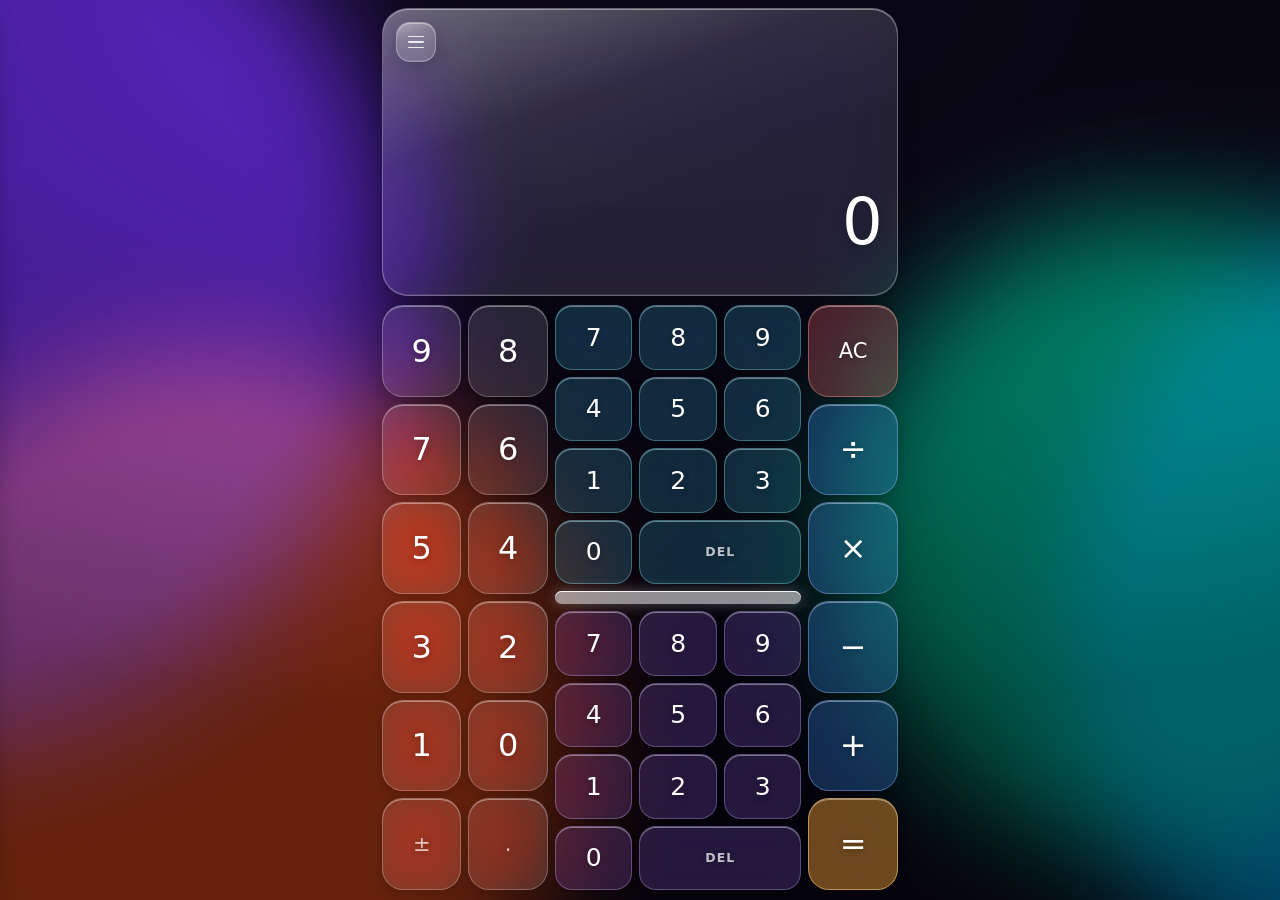
==== calculator/index.html @ 1c5033a9 "Add files via upload" ====
<!DOCTYPE html>
<html lang="en">
<head>
<meta charset="utf-8">
<title>Calculator</title>
<meta name="viewport" content="width=device-width, initial-scale=1, maximum-scale=1, user-scalable=no, viewport-fit=cover">
<meta name="apple-mobile-web-app-capable" content="yes">
<meta name="mobile-web-app-capable" content="yes">
<meta name="apple-mobile-web-app-status-bar-style" content="black-translucent">
<meta name="apple-mobile-web-app-title" content="Calculator">
<meta name="theme-color" content="#0E0A1E">
<link rel="apple-touch-icon" href="icon.png">
<link rel="icon" href="icon.png">
<style>
  :root{
    --ui:system-ui,-apple-system,"SF Pro Display","Segoe UI",Roboto,sans-serif;
    --ink:#FFFFFF;
    --dim:rgba(255,255,255,.58);
    --faint:rgba(255,255,255,.34);
    --gap:7px;
  }
  *{box-sizing:border-box;margin:0;padding:0;-webkit-tap-highlight-color:transparent}
  html,body{height:100%;overflow:hidden}
  body{font-family:var(--ui);color:var(--ink);background:#0E0A1E;-webkit-font-smoothing:antialiased}

  /* ---- living backdrop ---- */
  .field{position:fixed;inset:-25%;z-index:0;filter:blur(58px) saturate(150%)}
  .blob{position:absolute;border-radius:50%;mix-blend-mode:screen}
  .b1{width:74vw;height:74vw;background:#6A3CE0;top:2%;left:-12%;animation:d1 26s ease-in-out infinite}
  .b2{width:66vw;height:66vw;background:#1E9BE0;top:32%;right:-16%;animation:d2 31s ease-in-out infinite}
  .b3{width:58vw;height:58vw;background:#E0603C;bottom:2%;left:8%;animation:d3 24s ease-in-out infinite}
  .b4{width:50vw;height:50vw;background:#17B79A;bottom:20%;right:6%;animation:d1 35s ease-in-out infinite reverse}
  @keyframes d1{0%,100%{transform:translate(0,0) scale(1)}50%{transform:translate(14%,10%) scale(1.16)}}
  @keyframes d2{0%,100%{transform:translate(0,0) scale(1.1)}50%{transform:translate(-16%,-9%) scale(.9)}}
  @keyframes d3{0%,100%{transform:translate(0,0) scale(.95)}50%{transform:translate(11%,-13%) scale(1.2)}}
  .veil{position:fixed;inset:0;z-index:1;pointer-events:none;
        background:radial-gradient(120% 80% at 50% 0%,rgba(0,0,0,.18),rgba(0,0,0,.60))}
  @media (prefers-reduced-motion:reduce){.blob{animation:none}}

  /* ---- glass ---- */
  .glass{position:relative;background:rgba(255,255,255,.11);
    -webkit-backdrop-filter:blur(26px) saturate(190%);backdrop-filter:blur(26px) saturate(190%);
    border:.5px solid rgba(255,255,255,.30);
    box-shadow:inset 0 1px 0 rgba(255,255,255,.42),inset 0 -1px 0 rgba(255,255,255,.10),
               0 6px 22px rgba(0,0,0,.22);
    overflow:hidden}
  .glass::before{content:"";position:absolute;inset:0;pointer-events:none;
    background:linear-gradient(160deg,rgba(255,255,255,.32) 0%,rgba(255,255,255,.05) 34%,transparent 60%)}

  #app{position:relative;z-index:2;height:100%;max-width:540px;margin:0 auto;
       display:flex;flex-direction:column;
       padding:calc(env(safe-area-inset-top) + 8px) 12px calc(env(safe-area-inset-bottom) + 10px)}

  /* ---- display ---- */
  .display{flex:1 1 auto;min-height:0;display:flex;flex-direction:column;justify-content:flex-end;
           padding:16px 16px 15px;border-radius:26px;margin-bottom:9px}
  .expr{font-size:15px;color:var(--dim);text-align:right;min-height:20px;font-variant-numeric:tabular-nums}
  .value{text-align:right;line-height:.95;margin-top:8px;font-size:clamp(42px,14vw,64px);
         font-weight:300;letter-spacing:-.025em;font-variant-numeric:tabular-nums;
         text-shadow:0 1px 14px rgba(0,0,0,.28);word-break:break-word}
  .value.err{font-size:17px;font-weight:500;color:#FFD08A;letter-spacing:0}
  .fr{display:inline-flex;flex-direction:column;align-items:center;font-size:.42em;line-height:1.06;
      vertical-align:.44em;margin-left:.14em;font-weight:500}
  .fr .den{border-top:1.5px solid currentColor;padding-top:1px;margin-top:1px}
  .fr.nlit .top{color:#7FE7F5}
  .fr.dlit .den{color:#C9A8FF}
  .alt{text-align:right;font-size:12px;color:var(--faint);margin-top:11px;min-height:16px;
       font-variant-numeric:tabular-nums}
  .alt b{color:var(--dim);font-weight:500}
  .alt .sep{padding:0 6px;opacity:.45}

  /* ---- hamburger ---- */
  .menu{position:absolute;top:13px;left:13px;width:40px;height:40px;border-radius:14px;
        display:flex;flex-direction:column;align-items:center;justify-content:center;gap:4px;
        cursor:pointer;z-index:3;border:.5px solid rgba(255,255,255,.28)}
  .menu i{display:block;width:16px;height:1.6px;border-radius:1px;background:rgba(255,255,255,.85)}
  .menu:active{transform:scale(.92)}
  .dot{position:absolute;top:9px;right:9px;width:6px;height:6px;border-radius:50%;background:#FFC15E;
       box-shadow:0 0 7px rgba(255,193,94,.9);opacity:0;transition:opacity .2s}
  .dot.on{opacity:1}

  /* ---- keypad ---- */
  .pad{flex:0 0 auto;height:clamp(420px,65vh,610px);display:grid;
       grid-template-columns:1.85fr 2.75fr 1fr;gap:var(--gap)}
  .zone{display:grid;gap:var(--gap);min-height:0}
  .zone.whole{grid-template-columns:1fr 1fr;grid-template-rows:repeat(6,1fr)}
  .zone.ops{grid-template-rows:repeat(6,1fr)}
  .frac{display:flex;flex-direction:column;gap:var(--gap);min-height:0}
  .subpad{flex:1 1 0;display:grid;grid-template-columns:repeat(3,1fr);grid-template-rows:repeat(4,1fr);
          gap:var(--gap);min-height:0}
  .subpad .wide{grid-column:span 2}

  .bar{flex:0 0 auto;height:13px;border-radius:6.5px;background:rgba(255,255,255,.55);position:relative;
       box-shadow:0 0 14px rgba(255,255,255,.28),inset 0 1px 0 rgba(255,255,255,.9)}

  button{font-family:var(--ui);font-weight:300;color:var(--ink);
         border-radius:21px;border:.5px solid rgba(255,255,255,.26);
         background:rgba(255,255,255,.13);
         -webkit-backdrop-filter:blur(18px) saturate(180%);backdrop-filter:blur(18px) saturate(180%);
         box-shadow:inset 0 1px 0 rgba(255,255,255,.40),0 3px 12px rgba(0,0,0,.18);
         display:flex;align-items:center;justify-content:center;
         cursor:pointer;touch-action:manipulation;user-select:none;min-width:0;min-height:0;
         text-shadow:0 1px 6px rgba(0,0,0,.3);
         transition:transform .08s ease,filter .08s ease}
  button:active{transform:scale(.94);filter:brightness(1.45)}
  button:focus-visible{outline:2px solid #FFC15E;outline-offset:2px}

  .zone.whole button{font-size:clamp(24px,6.6vw,32px)}
  .subpad button{font-size:clamp(19px,5.2vw,25px);border-radius:17px}
  .zone.ops button{font-size:clamp(24px,6.6vw,32px);font-weight:400}

  .num button{background:rgba(64,208,232,.19);border-color:rgba(140,240,255,.34)}
  .den button{background:rgba(168,120,255,.19);border-color:rgba(206,176,255,.34)}
  .zone.ops button{background:rgba(72,146,255,.26);border-color:rgba(150,196,255,.40)}
  .zone.ops button.clear{background:rgba(255,92,92,.28);border-color:rgba(255,160,160,.42);
                         font-size:21px;font-weight:500}
  .zone.ops button.eq{background:rgba(255,166,48,.42);border-color:rgba(255,206,140,.55);font-weight:500}
  .subpad button.del{font-size:12.5px;letter-spacing:.09em;text-transform:uppercase;font-weight:600;
                     color:rgba(255,255,255,.72)}
  .zone.whole button.sym{font-size:21px;color:rgba(255,255,255,.72)}

  /* ---- history panel ---- */
  .scrim{position:fixed;inset:0;z-index:8;background:rgba(6,3,16,.5);opacity:0;pointer-events:none;
         transition:opacity .26s;-webkit-backdrop-filter:blur(2px);backdrop-filter:blur(2px)}
  .scrim.on{opacity:1;pointer-events:auto}
  .panel{position:fixed;top:0;bottom:0;left:0;z-index:9;width:min(350px,87vw);
         border-radius:0 26px 26px 0;border-left:none;
         display:flex;flex-direction:column;
         transform:translateX(-101%);transition:transform .3s cubic-bezier(.3,.9,.25,1)}
  .panel.on{transform:translateX(0)}
  @media (prefers-reduced-motion:reduce){.panel{transition:none}.scrim{transition:none}}
  .phead{flex:0 0 auto;display:flex;align-items:center;gap:7px;
         padding:calc(env(safe-area-inset-top) + 16px) 15px 13px;
         border-bottom:.5px solid rgba(255,255,255,.16)}
  .ptitle{flex:1;font-size:19px;font-weight:600;letter-spacing:-.01em}
  .pill{flex:0 0 auto;height:32px;padding:0 14px;border-radius:16px;font-size:12.5px;font-weight:600;
        letter-spacing:.02em;background:rgba(255,255,255,.16);border:.5px solid rgba(255,255,255,.3)}
  .pill.danger{background:rgba(255,92,92,.26);border-color:rgba(255,160,160,.4)}
  .rows{flex:1 1 auto;overflow-y:auto;-webkit-overflow-scrolling:touch;
        padding:10px 12px calc(env(safe-area-inset-bottom) + 16px)}
  .row{width:100%;display:block;text-align:right;padding:12px 14px;margin-bottom:8px;
       border-radius:17px;background:rgba(255,255,255,.09);border:.5px solid rgba(255,255,255,.17);
       box-shadow:none;font-weight:300}
  .row:active{transform:scale(.98);filter:brightness(1.3)}
  .rexpr{font-size:12.5px;color:var(--faint);font-variant-numeric:tabular-nums;margin-bottom:3px}
  .rres{font-size:27px;line-height:1.05;font-variant-numeric:tabular-nums}
  .rres .fr{font-size:.44em;vertical-align:.42em}
  .empty{padding:40px 22px;text-align:center;font-size:13px;color:var(--faint);line-height:1.55}

  .toast{position:fixed;left:50%;bottom:calc(env(safe-area-inset-bottom) + 26px);z-index:20;
         transform:translate(-50%,14px);opacity:0;pointer-events:none;
         padding:11px 20px;border-radius:20px;font-size:13px;font-weight:500;
         background:rgba(20,14,42,.82);border:.5px solid rgba(255,255,255,.26);
         -webkit-backdrop-filter:blur(20px);backdrop-filter:blur(20px);
         transition:opacity .22s,transform .22s}
  .toast.on{opacity:1;transform:translate(-50%,0)}

  /* ---- theme picker ---- */
  .ptheme{flex:0 0 auto;padding:12px 15px 4px}
  .plabel{font-size:11px;font-weight:600;letter-spacing:.08em;text-transform:uppercase;
          color:var(--faint);margin-bottom:8px}
  .seg{display:grid;grid-template-columns:repeat(3,1fr);gap:6px}
  .seg button{height:36px;border-radius:13px;font-size:13px;font-weight:600;letter-spacing:.01em;
              background:rgba(255,255,255,.09);border:.5px solid rgba(255,255,255,.18);
              box-shadow:none;text-shadow:none;backdrop-filter:none;-webkit-backdrop-filter:none}
  .seg button.sel{background:rgba(255,255,255,.24);border-color:rgba(255,255,255,.5)}

  /* ============ NIGHT (OLED blackout) ============ */
  body[data-theme="night"]{background:#000}
  body[data-theme="night"] .field,
  body[data-theme="night"] .veil{display:none}
  body[data-theme="night"] .glass{background:rgba(255,255,255,.05);
    border-color:rgba(255,255,255,.13);
    box-shadow:inset 0 1px 0 rgba(255,255,255,.08),0 6px 22px rgba(0,0,0,.55)}
  body[data-theme="night"] .glass::before{background:none}
  body[data-theme="night"] .value{text-shadow:none}
  body[data-theme="night"] .pad button{background:#151517;border-color:rgba(255,255,255,.10);
    box-shadow:inset 0 1px 0 rgba(255,255,255,.06);text-shadow:none;
    backdrop-filter:none;-webkit-backdrop-filter:none}
  body[data-theme="night"] .zone.ops button{background:rgba(10,90,255,.24);
    border-color:rgba(80,140,255,.45);color:#8FB8FF}
  body[data-theme="night"] .zone.ops button.clear{background:rgba(255,45,45,.20);
    border-color:rgba(255,110,110,.45);color:#FF8080}
  body[data-theme="night"] .zone.ops button.eq{background:#FFD60A;border-color:#FFD60A;color:#000}
  body[data-theme="night"] .bar{background:rgba(255,255,255,.32);box-shadow:none}
  body[data-theme="night"] .toast{background:rgba(18,18,20,.95)}
  body[data-theme="night"] .seg button.sel{background:rgba(255,214,10,.18);
    border-color:rgba(255,214,10,.6);color:#FFD60A}

  /* ============ DAY (light) ============ */
  body[data-theme="day"]{background:#F2F2F7;
    --ink:#101014;--dim:rgba(0,0,0,.52);--faint:rgba(0,0,0,.34)}
  body[data-theme="day"] .field,
  body[data-theme="day"] .veil{display:none}
  body[data-theme="day"] .glass{background:rgba(255,255,255,.82);
    border-color:rgba(0,0,0,.09);
    box-shadow:inset 0 1px 0 rgba(255,255,255,.9),0 6px 22px rgba(0,0,0,.10)}
  body[data-theme="day"] .glass::before{background:none}
  body[data-theme="day"] .value{text-shadow:none}
  body[data-theme="day"] .value.err{color:#B45309}
  body[data-theme="day"] .menu i{background:rgba(0,0,0,.7)}
  body[data-theme="day"] .menu{border-color:rgba(0,0,0,.14)}
  body[data-theme="day"] .fr.nlit .top{color:#0E7C9E}
  body[data-theme="day"] .fr.dlit .den{color:#7C3AED}
  body[data-theme="day"] .pad button{background:#FFFFFF;border-color:rgba(0,0,0,.10);
    box-shadow:0 1px 4px rgba(0,0,0,.08);text-shadow:none;
    backdrop-filter:none;-webkit-backdrop-filter:none}
  body[data-theme="day"] .subpad button.del,
  body[data-theme="day"] .zone.whole button.sym{color:rgba(0,0,0,.55)}
  body[data-theme="day"] .zone.ops button{background:#E4EDFF;
    border-color:rgba(10,87,208,.28);color:#0A57D0}
  body[data-theme="day"] .zone.ops button.clear{background:#FFE4E4;
    border-color:rgba(208,42,42,.3);color:#D02A2A}
  body[data-theme="day"] .zone.ops button.eq{background:#FFD60A;border-color:#EBC400;color:#101014}
  body[data-theme="day"] .bar{background:rgba(0,0,0,.38);box-shadow:none}
  body[data-theme="day"] .scrim{background:rgba(0,0,0,.28)}
  body[data-theme="day"] .row{background:rgba(0,0,0,.045);border-color:rgba(0,0,0,.10)}
  body[data-theme="day"] .pill{background:rgba(0,0,0,.06);border-color:rgba(0,0,0,.14)}
  body[data-theme="day"] .pill.danger{background:#FFE4E4;border-color:rgba(208,42,42,.3);color:#D02A2A}
  body[data-theme="day"] .phead{border-bottom-color:rgba(0,0,0,.12)}
  body[data-theme="day"] .toast{background:rgba(255,255,255,.95);color:#101014;border-color:rgba(0,0,0,.12)}
  body[data-theme="day"] .seg button{background:rgba(0,0,0,.05);border-color:rgba(0,0,0,.12)}
  body[data-theme="day"] .seg button.sel{background:#FFD60A;border-color:#EBC400;color:#101014}
</style>
</head>
<body>
<script>
try{
  var t=localStorage.getItem("calculator.theme");
  if(t==="day"||t==="night") document.body.dataset.theme=t;
}catch(e){}
</script>

<div class="field">
  <div class="blob b1"></div><div class="blob b2"></div>
  <div class="blob b3"></div><div class="blob b4"></div>
</div>
<div class="veil"></div>

<div class="scrim" id="scrim"></div>

<aside class="panel glass" id="panel" aria-label="History">
  <div class="phead">
    <div class="ptitle">History</div>
    <button class="pill" id="copyBtn">Copy</button>
    <button class="pill danger" id="wipeBtn">Clear</button>
  </div>
  <div class="ptheme">
    <div class="plabel">Theme</div>
    <div class="seg" id="themeSeg" role="group" aria-label="Theme">
      <button data-t="day">Day</button>
      <button data-t="night">Night</button>
      <button data-t="aurora">Aurora</button>
    </div>
  </div>
  <div class="rows" id="rows"></div>
</aside>

<div id="app">

  <div class="display glass">
    <button class="menu glass" id="menuBtn" aria-label="History" aria-expanded="false">
      <i></i><i></i><i></i><span class="dot" id="dot"></span>
    </button>
    <div class="expr" id="expr"></div>
    <div class="value" id="value">0</div>
    <div class="alt" id="alt"></div>
  </div>

  <div class="pad">

    <div class="zone whole" aria-label="Whole number">
      <button data-k="w9">9</button><button data-k="w8">8</button>
      <button data-k="w7">7</button><button data-k="w6">6</button>
      <button data-k="w5">5</button><button data-k="w4">4</button>
      <button data-k="w3">3</button><button data-k="w2">2</button>
      <button data-k="w1">1</button><button data-k="w0">0</button>
      <button class="sym" data-k="neg" aria-label="Positive or negative">&plusmn;</button>
      <button class="sym" data-k="wdot" aria-label="Decimal point">.</button>
    </div>

    <div class="frac">
      <div class="subpad num" aria-label="Numerator">
        <button data-k="n7">7</button><button data-k="n8">8</button><button data-k="n9">9</button>
        <button data-k="n4">4</button><button data-k="n5">5</button><button data-k="n6">6</button>
        <button data-k="n1">1</button><button data-k="n2">2</button><button data-k="n3">3</button>
        <button data-k="n0">0</button><button class="wide del" data-k="ndel">del</button>
      </div>

      <div class="bar"></div>

      <div class="subpad den" aria-label="Denominator">
        <button data-k="d7">7</button><button data-k="d8">8</button><button data-k="d9">9</button>
        <button data-k="d4">4</button><button data-k="d5">5</button><button data-k="d6">6</button>
        <button data-k="d1">1</button><button data-k="d2">2</button><button data-k="d3">3</button>
        <button data-k="d0">0</button><button class="wide del" data-k="ddel">del</button>
      </div>
    </div>

    <div class="zone ops">
      <button class="clear" data-k="clear" id="clearKey">AC</button>
      <button data-k="&divide;">&divide;</button>
      <button data-k="&times;">&times;</button>
      <button data-k="&minus;">&minus;</button>
      <button data-k="+">+</button>
      <button class="eq" data-k="=">=</button>
    </div>

  </div>
</div>

<div class="toast" id="toast"></div>

<script>
(function(){
  "use strict";

  /* ================= exact rational arithmetic ================= */
  function gcd(a,b){a=Math.abs(a);b=Math.abs(b);while(b){var t=b;b=a%b;a=t;}return a;}
  function F(n,d){ if(!d) return null; if(d<0){n=-n;d=-d;} var g=gcd(n,d)||1; return {n:n/g,d:d/g}; }
  function add(a,b){return F(a.n*b.d+b.n*a.d,a.d*b.d);}
  function sub(a,b){return F(a.n*b.d-b.n*a.d,a.d*b.d);}
  function mul(a,b){return F(a.n*b.n,a.d*b.d);}
  function dvd(a,b){return b.n===0?null:F(a.n*b.d,a.d*b.n);}
  function apply(o,a,b){return o==="+"?add(a,b):o==="\u2212"?sub(a,b):o==="\u00d7"?mul(a,b):dvd(a,b);}
  function isPow2(d){return (d&(d-1))===0;}

  /* ================= state ================= */
  var cur={w:"",n:"",d:"",neg:false};
  var acc=null, pend=null, justEq=false, err=null;
  var parts=[];
  var hist=[];

  /* history is stored on this device only, under this web address */
  try{
    var raw=localStorage.getItem("calculator.hist");
    if(raw) hist=JSON.parse(raw)||[];
  }catch(e){ hist=[]; }
  function save(){ try{ localStorage.setItem("calculator.hist",JSON.stringify(hist)); }catch(e){} }

  var exprEl=document.getElementById("expr"),
      valEl=document.getElementById("value"),
      altEl=document.getElementById("alt"),
      clearKey=document.getElementById("clearKey"),
      rowsEl=document.getElementById("rows"),
      panel=document.getElementById("panel"),
      scrim=document.getElementById("scrim"),
      menuBtn=document.getElementById("menuBtn"),
      dot=document.getElementById("dot"),
      toastEl=document.getElementById("toast");

  function blank(){return cur.w===""&&cur.n===""&&cur.d===""&&!cur.neg;}
  function reset(){cur={w:"",n:"",d:"",neg:false};}

  function curFrac(){
    var n=cur.n===""?0:parseInt(cur.n,10);
    var d=cur.d===""?1:parseInt(cur.d,10);
    if(d===0) return null;
    var wf;
    if(cur.w.indexOf(".")>-1){
      var f2=cur.w.split(".")[1]||"", p=Math.pow(10,f2.length);
      wf=F(Math.round(parseFloat(cur.w)*p),p);
    } else wf=F(cur.w===""?0:parseInt(cur.w,10),1);
    var f=add(wf,F(n,d));
    if(cur.neg) f={n:-f.n,d:f.d};
    return f;
  }

  /* ================= formatting ================= */
  function frGlyph(n,d,cls){
    return '<span class="fr '+(cls||"")+'"><span class="top">'+n+'</span><span class="den">'+d+'</span></span>';
  }
  function mixedHTML(f){
    var s=f.n<0?"\u2212":"", n=Math.abs(f.n), w=Math.floor(n/f.d), r=n-w*f.d;
    if(r===0) return s+w;
    if(w===0) return s+frGlyph(r,f.d);
    return s+w+frGlyph(r,f.d);
  }
  function mixedText(f){
    var s=f.n<0?"\u2212":"", n=Math.abs(f.n), w=Math.floor(n/f.d), r=n-w*f.d;
    if(r===0) return s+w;
    if(w===0) return s+r+"/"+f.d;
    return s+w+" "+r+"/"+f.d;
  }
  function entryHTML(){
    var out=cur.neg?"\u2212":"";
    if(cur.w!=="") out+=cur.w;
    if(cur.n!==""||cur.d!==""){
      out+=frGlyph(cur.n===""?"\u00b7":cur.n, cur.d===""?"\u00b7":cur.d,
                   (cur.n===""?"":"nlit")+" "+(cur.d===""?"":"dlit"));
    }
    return out===""?"0":out;
  }

  /* ================= toast ================= */
  var toastT;
  function toast(msg){
    toastEl.textContent=msg; toastEl.classList.add("on");
    clearTimeout(toastT); toastT=setTimeout(function(){toastEl.classList.remove("on");},1900);
  }

  /* ================= history ================= */
  function pushHist(expr,res){
    hist.unshift({expr:expr,res:res});
    if(hist.length>200) hist.pop();
    save(); paintHist();
    if(!panel.classList.contains("on")) dot.classList.add("on");
  }

  function paintHist(){
    if(!hist.length){
      rowsEl.innerHTML='<div class="empty">Nothing yet.<br>Results land here when you press&nbsp;=</div>';
      return;
    }
    var html="";
    for(var i=0;i<hist.length;i++){
      html+='<button class="row" data-i="'+i+'">'+
              '<div class="rexpr">'+hist[i].expr+'</div>'+
              '<div class="rres">'+mixedHTML(hist[i].res)+'</div>'+
            '</button>';
    }
    rowsEl.innerHTML=html;
  }

  function histText(){
    var lines=["Fraction calculations",""];
    for(var i=hist.length-1;i>=0;i--) lines.push(hist[i].expr+" = "+mixedText(hist[i].res));
    return lines.join("\n");
  }

  function legacyCopy(text){
    var ta=document.createElement("textarea");
    ta.value=text; ta.setAttribute("readonly","");
    ta.style.cssText="position:fixed;top:0;left:0;opacity:0;";
    document.body.appendChild(ta);
    ta.select(); ta.setSelectionRange(0,text.length);
    var ok=false;
    try{ ok=document.execCommand("copy"); }catch(e){ ok=false; }
    document.body.removeChild(ta);
    return ok;
  }

  function copyHist(){
    if(!hist.length){ toast("Nothing to copy yet"); return; }
    var text=histText(), n=hist.length;
    if(navigator.clipboard && window.isSecureContext){
      navigator.clipboard.writeText(text).then(
        function(){ toast("Copied \u2014 "+n+" calculations"); },
        function(){ toast(legacyCopy(text)?"Copied \u2014 "+n+" calculations":"Couldn't reach the clipboard"); });
    } else {
      toast(legacyCopy(text)?"Copied \u2014 "+n+" calculations":"Couldn't reach the clipboard");
    }
  }

  function openPanel(){ panel.classList.add("on"); scrim.classList.add("on");
                        menuBtn.setAttribute("aria-expanded","true"); dot.classList.remove("on"); }
  function closePanel(){ panel.classList.remove("on"); scrim.classList.remove("on");
                         menuBtn.setAttribute("aria-expanded","false"); }

  menuBtn.addEventListener("click",function(){
    panel.classList.contains("on")?closePanel():openPanel();
  });
  scrim.addEventListener("click",closePanel);
  document.getElementById("copyBtn").addEventListener("click",copyHist);
  document.getElementById("wipeBtn").addEventListener("click",function(){
    if(!hist.length){ toast("History is already empty"); return; }
    hist=[]; save(); paintHist(); toast("History cleared");
  });
  rowsEl.addEventListener("click",function(e){
    var row=e.target.closest?e.target.closest(".row"):null;
    if(!row) return;
    var h=hist[+row.dataset.i];
    acc=h.res; pend=null; parts=[]; reset(); justEq=true; err=null;
    closePanel(); render();
  });
  document.addEventListener("keydown",function(e){ if(e.key==="Escape") closePanel(); });

  /* ================= themes ================= */
  var themeSeg=document.getElementById("themeSeg");
  var themeMeta=document.querySelector('meta[name="theme-color"]');
  var THEME_BG={day:"#F2F2F7",night:"#000000",aurora:"#0E0A1E"};

  function setTheme(t){
    if(t==="aurora") delete document.body.dataset.theme;
    else document.body.dataset.theme=t;
    if(themeMeta) themeMeta.setAttribute("content",THEME_BG[t]||THEME_BG.aurora);
    themeSeg.querySelectorAll("button").forEach(function(b){
      b.classList.toggle("sel",b.dataset.t===t);
    });
    try{ localStorage.setItem("calculator.theme",t); }catch(e){}
  }
  themeSeg.addEventListener("click",function(e){
    var b=e.target.closest?e.target.closest("button"):null;
    if(b) setTheme(b.dataset.t);
  });
  setTheme(document.body.dataset.theme||"aurora");

  /* ================= render ================= */
  function render(){
    clearKey.textContent=(blank()&&acc===null)?"AC":"C";

    if(err){
      exprEl.textContent="";
      valEl.className="value err"; valEl.textContent=err;
      altEl.innerHTML=""; return;
    }

    exprEl.textContent=parts.join(" ");

    var live;
    if(!blank()){ live=curFrac(); valEl.innerHTML=entryHTML(); }
    else { live=acc; valEl.innerHTML = acc!==null ? mixedHTML(acc) : "0"; }
    valEl.className="value";

    if(!live){ altEl.innerHTML=""; return; }
    var dec=live.n/live.d;
    var bits=['<b>'+live.n+"/"+live.d+'</b>',
              dec.toFixed(4).replace(/0+$/,"").replace(/\.$/,"")];
    if(!isPow2(live.d)||live.d>64){
      bits.push('\u2248 '+mixedText(F(Math.round(dec*16),16))+' to 1/16');
    }
    altEl.innerHTML=bits.join('<span class="sep">\u00b7</span>');
  }

  /* ================= input ================= */
  function press(k){
    if(err && k!=="clear") err=null;

    if(k==="clear"){
      if(!blank()) reset(); else { acc=null; pend=null; parts=[]; }
      err=null; justEq=false; render(); return;
    }
    if(k==="ndel"){ cur.n=cur.n.slice(0,-1); render(); return; }
    if(k==="ddel"){ cur.d=cur.d.slice(0,-1); render(); return; }
    if(k==="neg"){ cur.neg=!cur.neg; render(); return; }

    if(k==="="){
      var v = blank() ? (acc||F(0,1)) : curFrac();
      if(!v){ err="A denominator can't be zero."; reset(); render(); return; }
      var full=parts.concat([blank() ? (acc?mixedText(acc):"0") : mixedText(v)]);
      var r = (pend && acc!==null) ? apply(pend,acc,v) : v;
      if(!r){ err="Can't divide by zero."; reset(); pend=null; parts=[]; render(); return; }
      if(parts.length) pushHist(full.join(" "),r);
      acc=r; pend=null; parts=[]; reset(); justEq=true; render(); return;
    }

    if("+\u2212\u00d7\u00f7".indexOf(k)>-1){
      if(blank()){
        if(acc!==null){
          pend=k;
          if(!parts.length) parts=[mixedText(acc),k];
          else parts[parts.length-1]=k;
        }
      } else {
        var val=curFrac();
        if(!val){ err="A denominator can't be zero."; reset(); render(); return; }
        parts.push(mixedText(val)); parts.push(k);
        if(acc===null||!pend) acc=val;
        else {
          var res=apply(pend,acc,val);
          if(!res){ err="Can't divide by zero."; reset(); pend=null; parts=[]; render(); return; }
          acc=res;
        }
        pend=k; reset();
      }
      justEq=false; render(); return;
    }

    if(justEq){ acc=null; pend=null; parts=[]; reset(); justEq=false; }

    var field=k.charAt(0), ch=k.slice(1);
    if(field==="w"){
      if(ch==="dot"){ if(cur.w.indexOf(".")<0) cur.w=(cur.w===""?"0.":cur.w+"."); }
      else if(cur.w.replace(".","").length<7){ cur.w=(cur.w==="0"?"":cur.w)+ch; }
    } else if(field==="n"){
      if(cur.n.length<4) cur.n=(cur.n==="0"?"":cur.n)+ch;
    } else if(field==="d"){
      if(cur.d.length<4) cur.d=(cur.d==="0"?"":cur.d)+ch;
    }
    render();
  }

  document.querySelectorAll(".pad button").forEach(function(b){
    b.addEventListener("click",function(){ press(b.dataset.k); });
  });

  paintHist();
  render();

  /* keeps it working with no signal */
  if("serviceWorker" in navigator){
    window.addEventListener("load",function(){
      navigator.serviceWorker.register("sw.js").catch(function(){});
    });
  }
})();
</script>
</body>
</html>
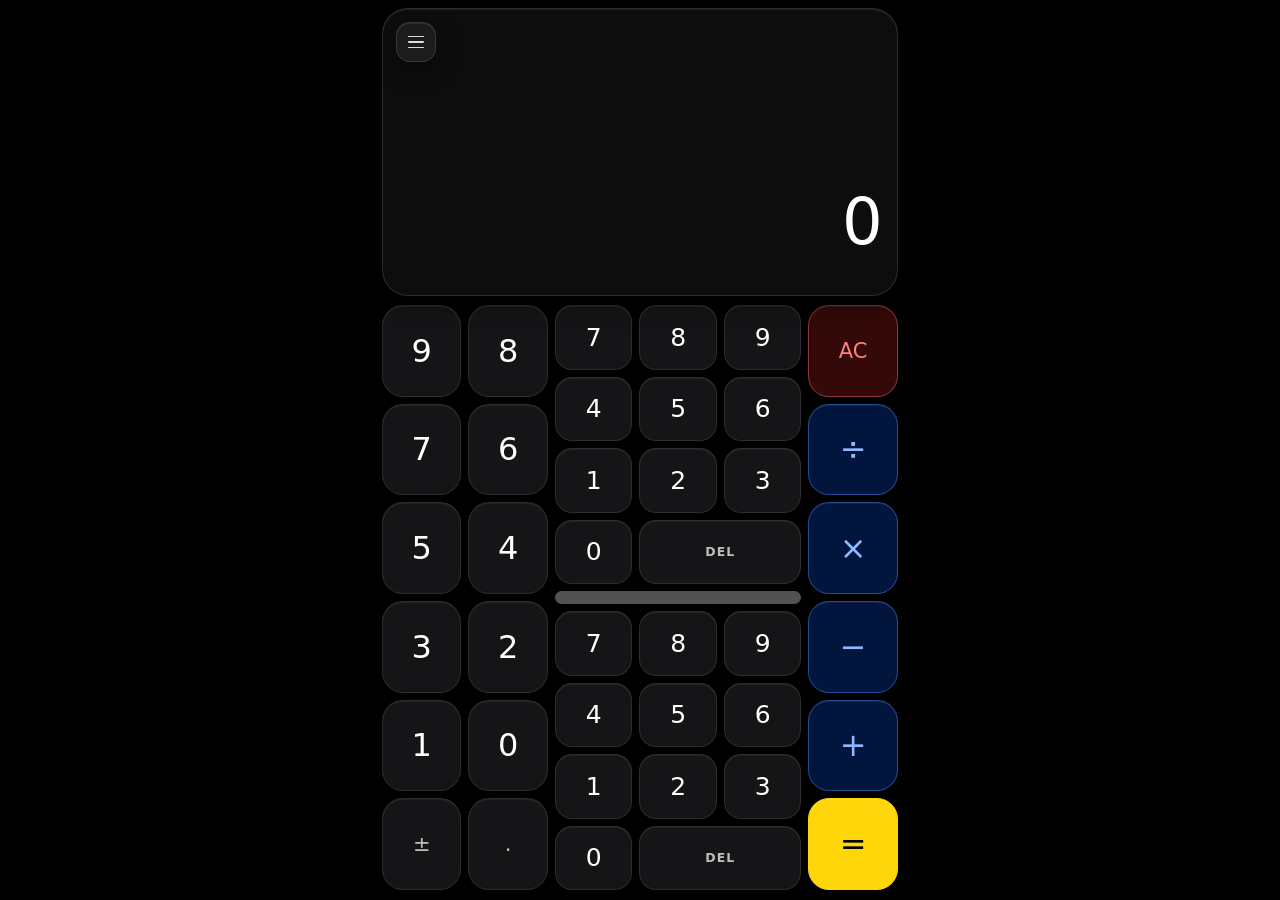
==== commit 052e6ee8: "Update index.html" ====
--- a/calculator/index.html
+++ b/calculator/index.html
@@ -493,7 +493,7 @@
     var b=e.target.closest?e.target.closest("button"):null;
     if(b) setTheme(b.dataset.t);
   });
-  setTheme(document.body.dataset.theme||"aurora");
+  setTheme(document.body.dataset.theme||"night");
 
   /* ================= render ================= */
   function render(){
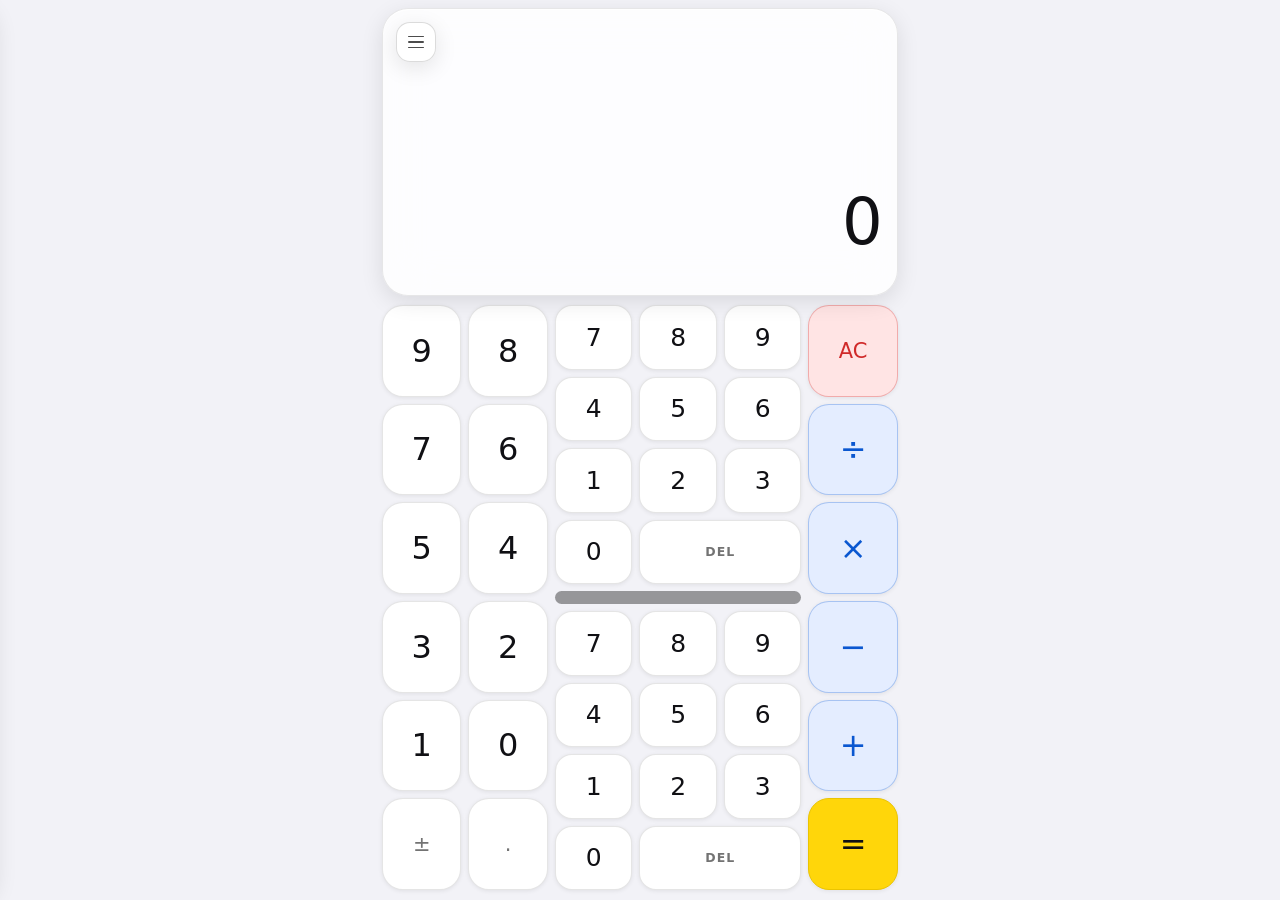
==== commit c4ff1c66: "Match Counter themes to Calculator; add Auto theme to Calculator Counter: Day/Night/Aurora now use C" ====
--- a/calculator/index.html
+++ b/calculator/index.html
@@ -159,7 +159,7 @@
   .ptheme{flex:0 0 auto;padding:12px 15px 4px}
   .plabel{font-size:11px;font-weight:600;letter-spacing:.08em;text-transform:uppercase;
           color:var(--faint);margin-bottom:8px}
-  .seg{display:grid;grid-template-columns:repeat(3,1fr);gap:6px}
+  .seg{display:grid;grid-template-columns:repeat(4,1fr);gap:6px}
   .seg button{height:36px;border-radius:13px;font-size:13px;font-weight:600;letter-spacing:.01em;
               background:rgba(255,255,255,.09);border:.5px solid rgba(255,255,255,.18);
               box-shadow:none;text-shadow:none;backdrop-filter:none;-webkit-backdrop-filter:none}
@@ -225,10 +225,10 @@
 </head>
 <body>
 <script>
-try{
-  var t=localStorage.getItem("calculator.theme");
-  if(t==="day"||t==="night") document.body.dataset.theme=t;
-}catch(e){}
+var t="auto";
+try{ t=localStorage.getItem("calculator.theme")||"auto"; }catch(e){}
+if(t==="auto") t=matchMedia("(prefers-color-scheme: dark)").matches?"night":"day";
+if(t==="day"||t==="night") document.body.dataset.theme=t;
 </script>
 
 <div class="field">
@@ -248,6 +248,7 @@
   <div class="ptheme">
     <div class="plabel">Theme</div>
     <div class="seg" id="themeSeg" role="group" aria-label="Theme">
+      <button data-t="auto">Auto</button>
       <button data-t="day">Day</button>
       <button data-t="night">Night</button>
       <button data-t="aurora">Aurora</button>
@@ -480,20 +481,28 @@
   var themeMeta=document.querySelector('meta[name="theme-color"]');
   var THEME_BG={day:"#F2F2F7",night:"#000000",aurora:"#0E0A1E"};
 
+  var darkMQ=matchMedia("(prefers-color-scheme: dark)");
+  var themePref="auto";
+  try{ themePref=localStorage.getItem("calculator.theme")||"auto"; }catch(e){}
+
+  // t = auto | day | night | aurora; Auto follows the device's light/dark setting
   function setTheme(t){
-    if(t==="aurora") delete document.body.dataset.theme;
-    else document.body.dataset.theme=t;
-    if(themeMeta) themeMeta.setAttribute("content",THEME_BG[t]||THEME_BG.aurora);
+    themePref=t;
+    var mode=t==="auto"?(darkMQ.matches?"night":"day"):t;
+    if(mode==="aurora") delete document.body.dataset.theme;
+    else document.body.dataset.theme=mode;
+    if(themeMeta) themeMeta.setAttribute("content",THEME_BG[mode]||THEME_BG.aurora);
     themeSeg.querySelectorAll("button").forEach(function(b){
       b.classList.toggle("sel",b.dataset.t===t);
     });
     try{ localStorage.setItem("calculator.theme",t); }catch(e){}
   }
+  darkMQ.addEventListener("change",function(){ if(themePref==="auto") setTheme("auto"); });
   themeSeg.addEventListener("click",function(e){
     var b=e.target.closest?e.target.closest("button"):null;
     if(b) setTheme(b.dataset.t);
   });
-  setTheme(document.body.dataset.theme||"night");
+  setTheme(themePref);
 
   /* ================= render ================= */
   function render(){
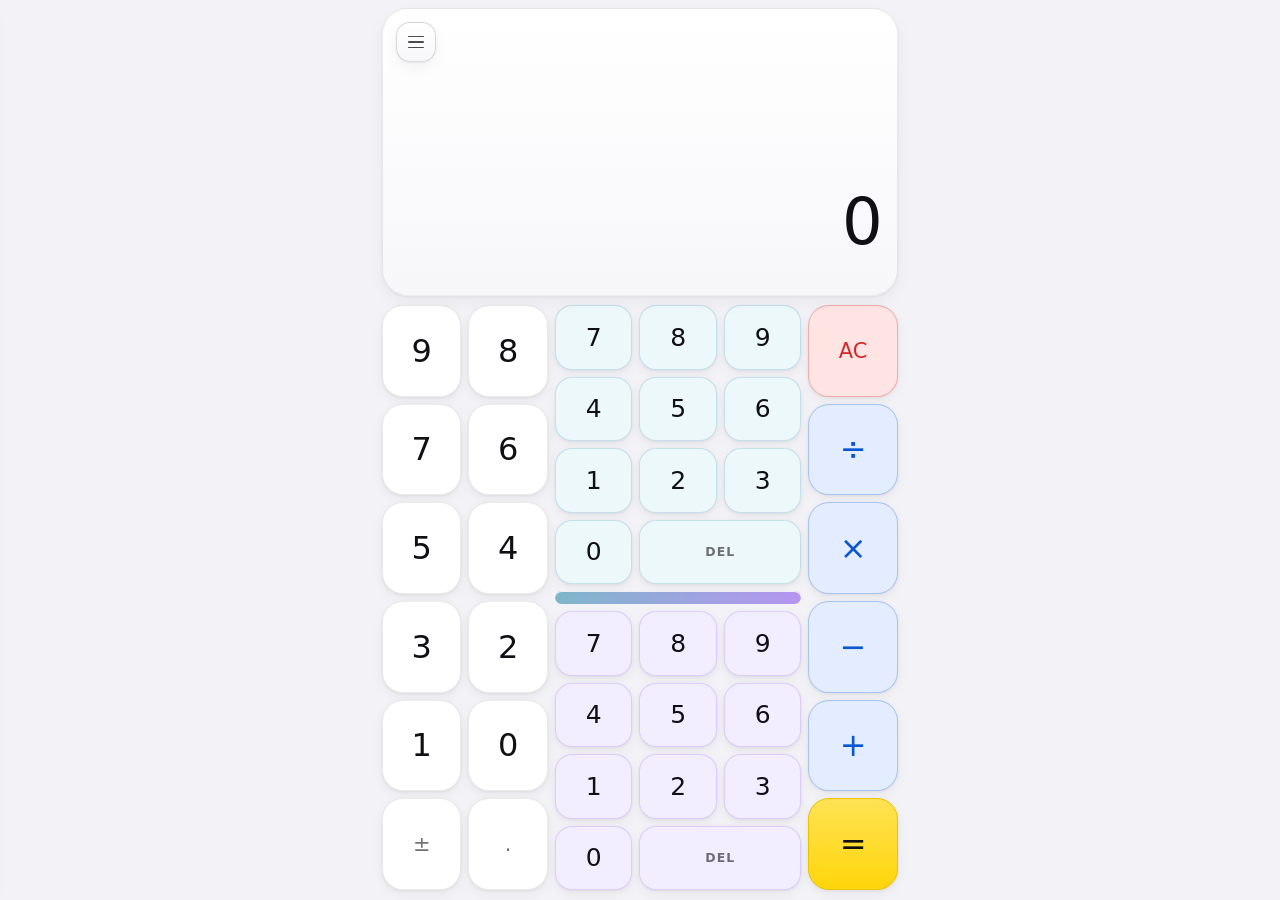
==== commit 288ebe08: "Calculator: visual pass to match the other apps Rounded font, cyan and violet tints on the numerator" ====
--- a/calculator/index.html
+++ b/calculator/index.html
@@ -9,11 +9,13 @@
 <meta name="apple-mobile-web-app-status-bar-style" content="black-translucent">
 <meta name="apple-mobile-web-app-title" content="Calculator">
 <meta name="theme-color" content="#0E0A1E">
-<link rel="apple-touch-icon" href="icon.png">
-<link rel="icon" href="icon.png">
+<link rel="manifest" href="manifest.json">
+<link rel="apple-touch-icon" href="icon-180.png">
+<link rel="icon" href="icon-180.png">
+<meta name="description" content="Fraction calculator with exact mixed-number math and a history panel. Works offline.">
 <style>
   :root{
-    --ui:system-ui,-apple-system,"SF Pro Display","Segoe UI",Roboto,sans-serif;
+    --ui:ui-rounded,"SF Pro Rounded",system-ui,-apple-system,"Segoe UI",Roboto,sans-serif;
     --ink:#FFFFFF;
     --dim:rgba(255,255,255,.58);
     --faint:rgba(255,255,255,.34);
@@ -114,7 +116,7 @@
   .zone.ops button{background:rgba(72,146,255,.26);border-color:rgba(150,196,255,.40)}
   .zone.ops button.clear{background:rgba(255,92,92,.28);border-color:rgba(255,160,160,.42);
                          font-size:21px;font-weight:500}
-  .zone.ops button.eq{background:rgba(255,166,48,.42);border-color:rgba(255,206,140,.55);font-weight:500}
+  .zone.ops button.eq{background:linear-gradient(180deg,rgba(255,255,255,.18),transparent) rgba(255,166,48,.42);border-color:rgba(255,206,140,.55);font-weight:500}
   .subpad button.del{font-size:12.5px;letter-spacing:.09em;text-transform:uppercase;font-weight:600;
                      color:rgba(255,255,255,.72)}
   .zone.whole button.sym{font-size:21px;color:rgba(255,255,255,.72)}
@@ -137,7 +139,7 @@
         letter-spacing:.02em;background:rgba(255,255,255,.16);border:.5px solid rgba(255,255,255,.3)}
   .pill.danger{background:rgba(255,92,92,.26);border-color:rgba(255,160,160,.4)}
   .rows{flex:1 1 auto;overflow-y:auto;-webkit-overflow-scrolling:touch;
-        padding:10px 12px calc(env(safe-area-inset-bottom) + 16px)}
+        padding:10px 12px 10px}
   .row{width:100%;display:block;text-align:right;padding:12px 14px;margin-bottom:8px;
        border-radius:17px;background:rgba(255,255,255,.09);border:.5px solid rgba(255,255,255,.17);
        box-shadow:none;font-weight:300}
@@ -154,6 +156,11 @@
          -webkit-backdrop-filter:blur(20px);backdrop-filter:blur(20px);
          transition:opacity .22s,transform .22s}
   .toast.on{opacity:1;transform:translate(-50%,0)}
+
+  .pfoot{flex:0 0 auto;display:flex;justify-content:center;padding:8px 15px calc(env(safe-area-inset-bottom) + 14px)}
+  .pfoot a{color:var(--dim);text-decoration:none;font-size:13px;font-weight:600;padding:8px 14px;border-radius:14px;
+           border:.5px solid rgba(255,255,255,.18);background:rgba(255,255,255,.06)}
+  body[data-theme="day"] .pfoot a{border-color:rgba(0,0,0,.12);background:rgba(0,0,0,.04)}
 
   /* ---- theme picker ---- */
   .ptheme{flex:0 0 auto;padding:12px 15px 4px}
@@ -181,7 +188,9 @@
     border-color:rgba(80,140,255,.45);color:#8FB8FF}
   body[data-theme="night"] .zone.ops button.clear{background:rgba(255,45,45,.20);
     border-color:rgba(255,110,110,.45);color:#FF8080}
-  body[data-theme="night"] .zone.ops button.eq{background:#FFD60A;border-color:#FFD60A;color:#000}
+  body[data-theme="night"] .num button{background:rgba(64,208,232,.10);border-color:rgba(64,208,232,.22)}
+  body[data-theme="night"] .den button{background:rgba(168,120,255,.10);border-color:rgba(168,120,255,.22)}
+  body[data-theme="night"] .zone.ops button.eq{background:linear-gradient(180deg,rgba(255,255,255,.22),transparent) #FFD60A;border-color:#FFD60A;color:#000}
   body[data-theme="night"] .bar{background:rgba(255,255,255,.32);box-shadow:none}
   body[data-theme="night"] .toast{background:rgba(18,18,20,.95)}
   body[data-theme="night"] .seg button.sel{background:rgba(255,214,10,.18);
@@ -192,9 +201,9 @@
     --ink:#101014;--dim:rgba(0,0,0,.52);--faint:rgba(0,0,0,.34)}
   body[data-theme="day"] .field,
   body[data-theme="day"] .veil{display:none}
-  body[data-theme="day"] .glass{background:rgba(255,255,255,.82);
-    border-color:rgba(0,0,0,.09);
-    box-shadow:inset 0 1px 0 rgba(255,255,255,.9),0 6px 22px rgba(0,0,0,.10)}
+  body[data-theme="day"] .glass{background:linear-gradient(180deg,#fff,#F7F7FA);
+    border-color:rgba(0,0,0,.08);
+    box-shadow:inset 0 1px 0 rgba(255,255,255,.9),0 1px 3px rgba(0,0,0,.06),0 6px 16px rgba(0,0,0,.05)}
   body[data-theme="day"] .glass::before{background:none}
   body[data-theme="day"] .value{text-shadow:none}
   body[data-theme="day"] .value.err{color:#B45309}
@@ -202,17 +211,19 @@
   body[data-theme="day"] .menu{border-color:rgba(0,0,0,.14)}
   body[data-theme="day"] .fr.nlit .top{color:#0E7C9E}
   body[data-theme="day"] .fr.dlit .den{color:#7C3AED}
-  body[data-theme="day"] .pad button{background:#FFFFFF;border-color:rgba(0,0,0,.10);
-    box-shadow:0 1px 4px rgba(0,0,0,.08);text-shadow:none;
+  body[data-theme="day"] .pad button{background:#FFFFFF;border-color:rgba(0,0,0,.08);
+    box-shadow:0 1px 3px rgba(0,0,0,.06),0 4px 12px rgba(0,0,0,.05);text-shadow:none;
     backdrop-filter:none;-webkit-backdrop-filter:none}
+  body[data-theme="day"] .num button{background:#EDF8FB;border-color:rgba(14,124,158,.18)}
+  body[data-theme="day"] .den button{background:#F3EEFF;border-color:rgba(124,58,237,.18)}
+  body[data-theme="day"] .bar{background:linear-gradient(90deg,#0E7C9E,#7C3AED);opacity:.5}
   body[data-theme="day"] .subpad button.del,
   body[data-theme="day"] .zone.whole button.sym{color:rgba(0,0,0,.55)}
   body[data-theme="day"] .zone.ops button{background:#E4EDFF;
     border-color:rgba(10,87,208,.28);color:#0A57D0}
   body[data-theme="day"] .zone.ops button.clear{background:#FFE4E4;
     border-color:rgba(208,42,42,.3);color:#D02A2A}
-  body[data-theme="day"] .zone.ops button.eq{background:#FFD60A;border-color:#EBC400;color:#101014}
-  body[data-theme="day"] .bar{background:rgba(0,0,0,.38);box-shadow:none}
+  body[data-theme="day"] .zone.ops button.eq{background:linear-gradient(180deg,rgba(255,255,255,.3),transparent) #FFD60A;border-color:#EBC400;color:#101014}
   body[data-theme="day"] .scrim{background:rgba(0,0,0,.28)}
   body[data-theme="day"] .row{background:rgba(0,0,0,.045);border-color:rgba(0,0,0,.10)}
   body[data-theme="day"] .pill{background:rgba(0,0,0,.06);border-color:rgba(0,0,0,.14)}
@@ -226,9 +237,13 @@
 <body>
 <script>
 var t="auto";
-try{ t=localStorage.getItem("calculator.theme")||"auto"; }catch(e){}
-if(t==="auto") t=matchMedia("(prefers-color-scheme: dark)").matches?"night":"day";
-if(t==="day"||t==="night") document.body.dataset.theme=t;
+try{
+  t=localStorage.getItem("theme")||localStorage.getItem("calculator.theme")||"auto";
+  t={day:"light",night:"dark"}[t]||t;
+}catch(e){}
+if(t==="auto") t=matchMedia("(prefers-color-scheme: dark)").matches?"dark":"light";
+if(t==="light") document.body.dataset.theme="day";
+if(t==="dark") document.body.dataset.theme="night";
 </script>
 
 <div class="field">
@@ -255,6 +270,7 @@
     </div>
   </div>
   <div class="rows" id="rows"></div>
+  <div class="pfoot"><a href="../">&lsaquo; dorrance.me</a></div>
 </aside>
 
 <div id="app">
@@ -483,7 +499,13 @@
 
   var darkMQ=matchMedia("(prefers-color-scheme: dark)");
   var themePref="auto";
-  try{ themePref=localStorage.getItem("calculator.theme")||"auto"; }catch(e){}
+  /* one theme setting is shared by every app on this site: auto | light | dark | aurora */
+  var TO_SHARED={day:"light",night:"dark"}, FROM_SHARED={light:"day",dark:"night"};
+  try{
+    themePref=localStorage.getItem("theme")||localStorage.getItem("calculator.theme")||"auto";
+    themePref=FROM_SHARED[themePref]||themePref;
+    localStorage.removeItem("calculator.theme");
+  }catch(e){}
 
   // t = auto | day | night | aurora; Auto follows the device's light/dark setting
   function setTheme(t){
@@ -495,8 +517,11 @@
     themeSeg.querySelectorAll("button").forEach(function(b){
       b.classList.toggle("sel",b.dataset.t===t);
     });
-    try{ localStorage.setItem("calculator.theme",t); }catch(e){}
-  }
+    try{ localStorage.setItem("theme",TO_SHARED[t]||t); }catch(e){}
+  }
+  window.addEventListener("storage",function(e){
+    if(e.key==="theme"&&e.newValue) setTheme(FROM_SHARED[e.newValue]||e.newValue);
+  });
   darkMQ.addEventListener("change",function(){ if(themePref==="auto") setTheme("auto"); });
   themeSeg.addEventListener("click",function(e){
     var b=e.target.closest?e.target.closest("button"):null;
@@ -539,6 +564,7 @@
       if(!blank()) reset(); else { acc=null; pend=null; parts=[]; }
       err=null; justEq=false; render(); return;
     }
+    if(k==="wdel"){ cur.w=cur.w.slice(0,-1); render(); return; }
     if(k==="ndel"){ cur.n=cur.n.slice(0,-1); render(); return; }
     if(k==="ddel"){ cur.d=cur.d.slice(0,-1); render(); return; }
     if(k==="neg"){ cur.neg=!cur.neg; render(); return; }
@@ -593,6 +619,40 @@
     b.addEventListener("click",function(){ press(b.dataset.k); });
   });
 
+  /* keyboard: digits fill the whole number; space moves to the numerator,
+     "/" to the denominator (type "1 3/4"); + - * for operators, ":" or "?" to divide;
+     Enter = equals, Backspace deletes, Escape clears */
+  var kf="w";
+  document.addEventListener("keydown",function(e){
+    if(e.metaKey||e.ctrlKey||e.altKey) return;
+    var tag=(e.target.tagName||"").toLowerCase();
+    if(tag==="input"||tag==="textarea") return;
+    var k=e.key, h=true;
+    if(k>="0"&&k<="9"){ press(kf+k); }
+    else if(k==="."){ if(kf==="w") press("wdot"); }
+    else if(k===" "){ if(!blank()||justEq) kf="n"; }
+    else if(k==="/"){
+      if(kf==="w"&&cur.n===""&&cur.w.indexOf(".")<0){ cur.n=cur.w; cur.w=""; }
+      kf="d"; render();
+    }
+    else if(k==="+"){ press("+"); kf="w"; }
+    else if(k==="-"){ press("\u2212"); kf="w"; }
+    else if(k==="*"||k==="x"||k==="X"){ press("\u00d7"); kf="w"; }
+    else if(k===":"||k==="?"){ press("\u00f7"); kf="w"; }
+    else if(k==="Enter"||k==="="){ press("="); kf="w"; }
+    else if(k==="Backspace"){
+      if(kf==="d"&&cur.d==="") kf="n";
+      if(kf==="n"&&cur.n==="") kf="w";
+      press(kf+"del");
+    }
+    else if(k==="Escape"){ if(panel.classList.contains("on")) closePanel(); else press("clear"); kf="w"; }
+    else if(k==="n"||k==="N"){ press("neg"); }
+    else h=false;
+    if(h) e.preventDefault();
+  });
+  var _press=press;
+  press=function(k){ if(k==="clear"||k==="=") kf="w"; _press(k); };
+
   paintHist();
   render();
 
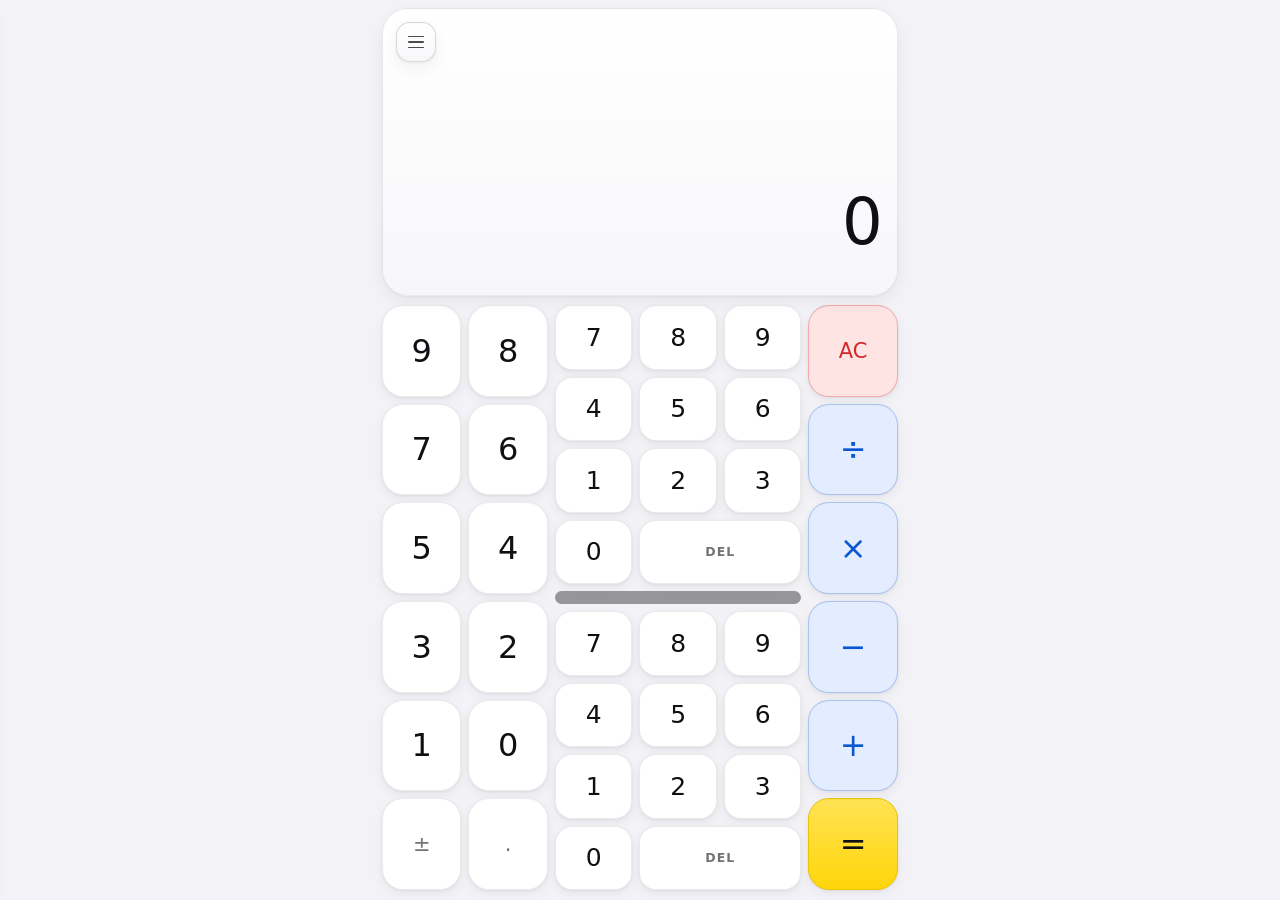
==== commit 352b8675: "Calculator: same neutral style for every digit key Removes the cyan and violet tints on the numerato" ====
--- a/calculator/index.html
+++ b/calculator/index.html
@@ -111,8 +111,6 @@
   .subpad button{font-size:clamp(19px,5.2vw,25px);border-radius:17px}
   .zone.ops button{font-size:clamp(24px,6.6vw,32px);font-weight:400}
 
-  .num button{background:rgba(64,208,232,.19);border-color:rgba(140,240,255,.34)}
-  .den button{background:rgba(168,120,255,.19);border-color:rgba(206,176,255,.34)}
   .zone.ops button{background:rgba(72,146,255,.26);border-color:rgba(150,196,255,.40)}
   .zone.ops button.clear{background:rgba(255,92,92,.28);border-color:rgba(255,160,160,.42);
                          font-size:21px;font-weight:500}
@@ -188,8 +186,6 @@
     border-color:rgba(80,140,255,.45);color:#8FB8FF}
   body[data-theme="night"] .zone.ops button.clear{background:rgba(255,45,45,.20);
     border-color:rgba(255,110,110,.45);color:#FF8080}
-  body[data-theme="night"] .num button{background:rgba(64,208,232,.10);border-color:rgba(64,208,232,.22)}
-  body[data-theme="night"] .den button{background:rgba(168,120,255,.10);border-color:rgba(168,120,255,.22)}
   body[data-theme="night"] .zone.ops button.eq{background:linear-gradient(180deg,rgba(255,255,255,.22),transparent) #FFD60A;border-color:#FFD60A;color:#000}
   body[data-theme="night"] .bar{background:rgba(255,255,255,.32);box-shadow:none}
   body[data-theme="night"] .toast{background:rgba(18,18,20,.95)}
@@ -214,9 +210,7 @@
   body[data-theme="day"] .pad button{background:#FFFFFF;border-color:rgba(0,0,0,.08);
     box-shadow:0 1px 3px rgba(0,0,0,.06),0 4px 12px rgba(0,0,0,.05);text-shadow:none;
     backdrop-filter:none;-webkit-backdrop-filter:none}
-  body[data-theme="day"] .num button{background:#EDF8FB;border-color:rgba(14,124,158,.18)}
-  body[data-theme="day"] .den button{background:#F3EEFF;border-color:rgba(124,58,237,.18)}
-  body[data-theme="day"] .bar{background:linear-gradient(90deg,#0E7C9E,#7C3AED);opacity:.5}
+  body[data-theme="day"] .bar{background:rgba(0,0,0,.38);box-shadow:none}
   body[data-theme="day"] .subpad button.del,
   body[data-theme="day"] .zone.whole button.sym{color:rgba(0,0,0,.55)}
   body[data-theme="day"] .zone.ops button{background:#E4EDFF;
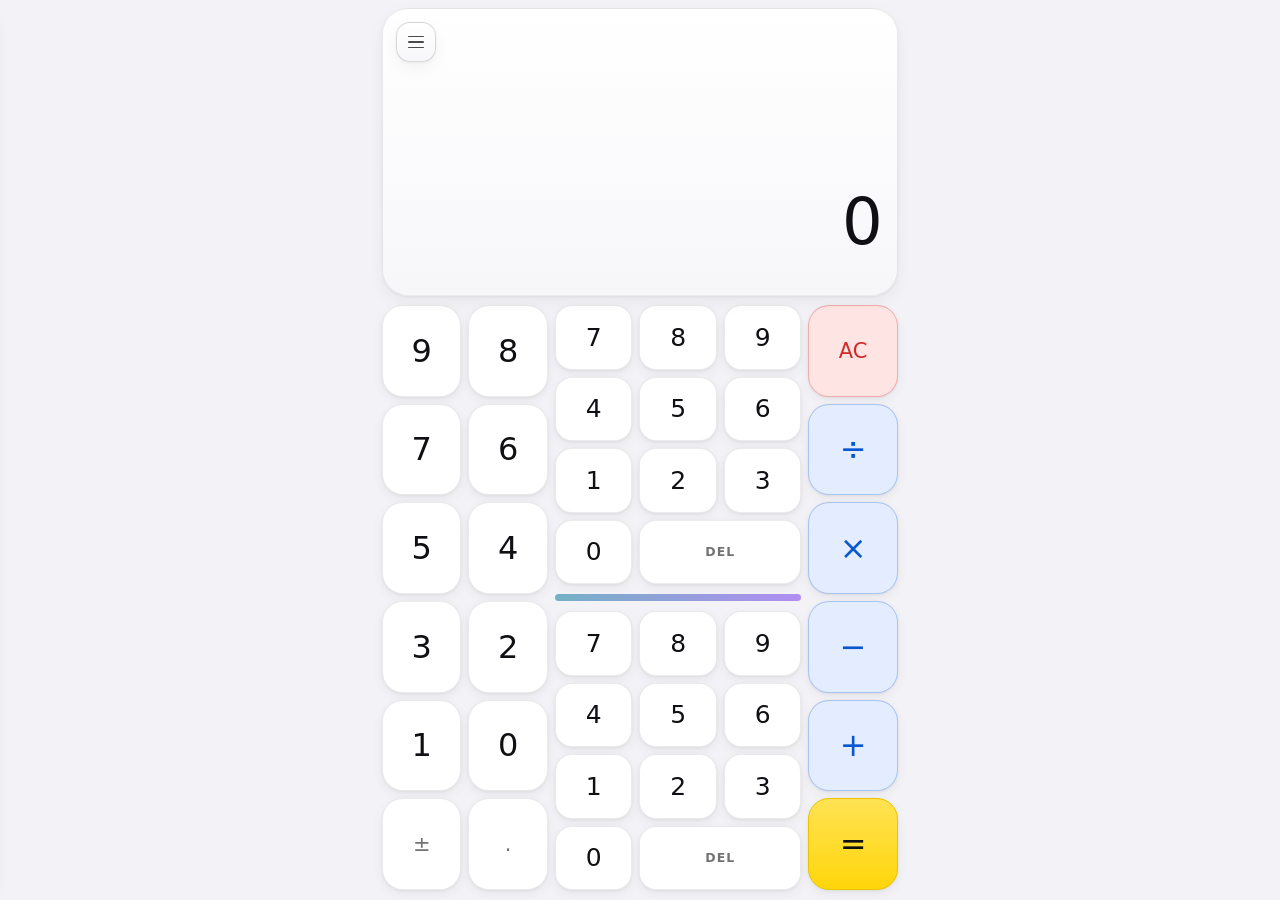
==== commit 87b8e578: "Calculator: thinner cyan-to-violet divider bar in every theme Bar is 7px instead of 13px, with the g" ====
--- a/calculator/index.html
+++ b/calculator/index.html
@@ -92,7 +92,7 @@
           gap:var(--gap);min-height:0}
   .subpad .wide{grid-column:span 2}
 
-  .bar{flex:0 0 auto;height:13px;border-radius:6.5px;background:rgba(255,255,255,.55);position:relative;
+  .bar{flex:0 0 auto;height:7px;border-radius:3.5px;margin:3px 0;background:linear-gradient(90deg,#40D0E8,#A878FF);position:relative;
        box-shadow:0 0 14px rgba(255,255,255,.28),inset 0 1px 0 rgba(255,255,255,.9)}
 
   button{font-family:var(--ui);font-weight:300;color:var(--ink);
@@ -187,7 +187,7 @@
   body[data-theme="night"] .zone.ops button.clear{background:rgba(255,45,45,.20);
     border-color:rgba(255,110,110,.45);color:#FF8080}
   body[data-theme="night"] .zone.ops button.eq{background:linear-gradient(180deg,rgba(255,255,255,.22),transparent) #FFD60A;border-color:#FFD60A;color:#000}
-  body[data-theme="night"] .bar{background:rgba(255,255,255,.32);box-shadow:none}
+  body[data-theme="night"] .bar{opacity:.8;box-shadow:none}
   body[data-theme="night"] .toast{background:rgba(18,18,20,.95)}
   body[data-theme="night"] .seg button.sel{background:rgba(255,214,10,.18);
     border-color:rgba(255,214,10,.6);color:#FFD60A}
@@ -210,7 +210,7 @@
   body[data-theme="day"] .pad button{background:#FFFFFF;border-color:rgba(0,0,0,.08);
     box-shadow:0 1px 3px rgba(0,0,0,.06),0 4px 12px rgba(0,0,0,.05);text-shadow:none;
     backdrop-filter:none;-webkit-backdrop-filter:none}
-  body[data-theme="day"] .bar{background:rgba(0,0,0,.38);box-shadow:none}
+  body[data-theme="day"] .bar{background:linear-gradient(90deg,#0E7C9E,#7C3AED);opacity:.55;box-shadow:none}
   body[data-theme="day"] .subpad button.del,
   body[data-theme="day"] .zone.whole button.sym{color:rgba(0,0,0,.55)}
   body[data-theme="day"] .zone.ops button{background:#E4EDFF;
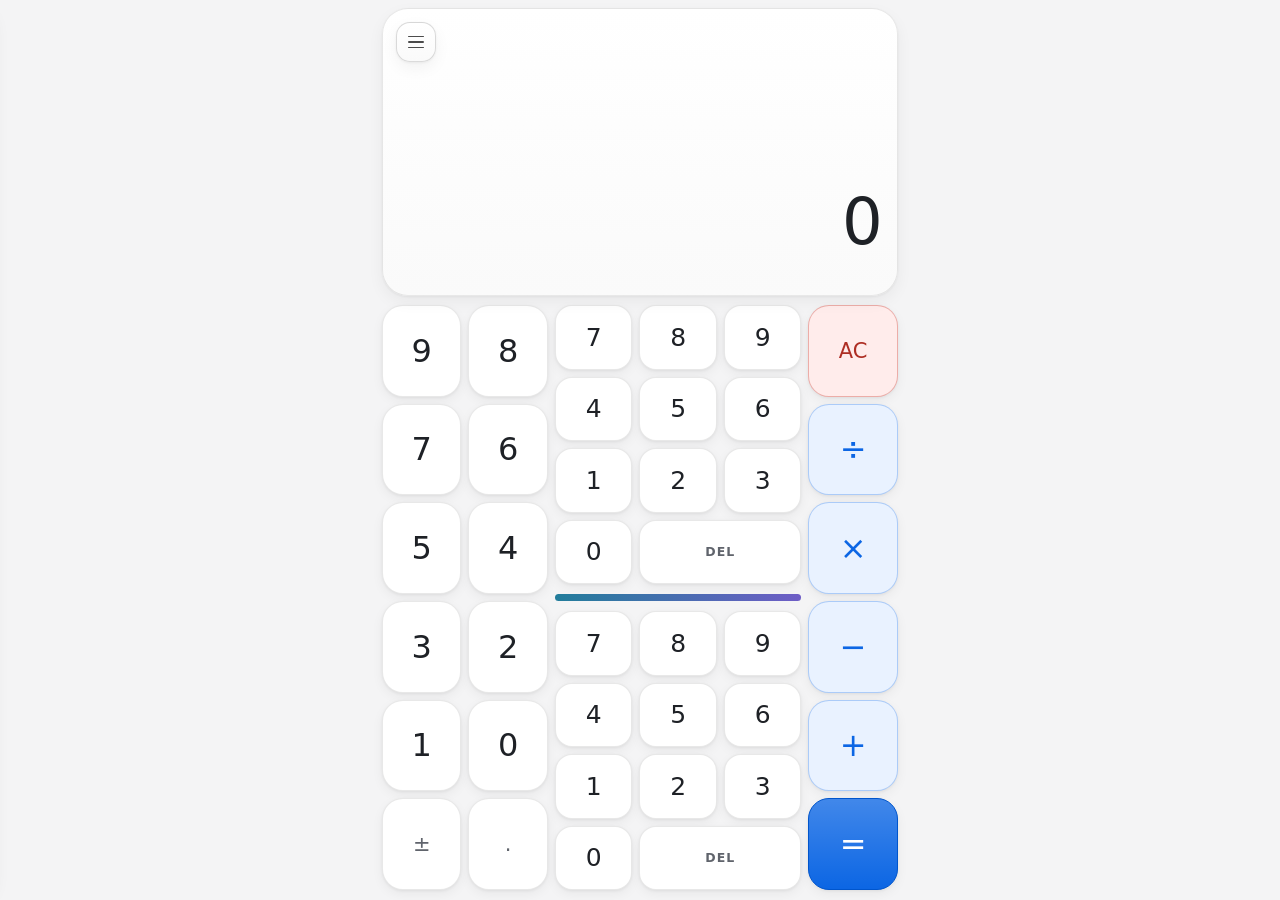
==== commit 9afb97de: "Calculator: TV Mount colors, secret Aurora Only colors change; the glass look, the layout and the ke" ====
--- a/calculator/index.html
+++ b/calculator/index.html
@@ -164,68 +164,73 @@
   .ptheme{flex:0 0 auto;padding:12px 15px 4px}
   .plabel{font-size:11px;font-weight:600;letter-spacing:.08em;text-transform:uppercase;
           color:var(--faint);margin-bottom:8px}
-  .seg{display:grid;grid-template-columns:repeat(4,1fr);gap:6px}
+  [hidden]{display:none!important}
+  .seg{display:grid;grid-auto-flow:column;grid-auto-columns:1fr;gap:6px}
   .seg button{height:36px;border-radius:13px;font-size:13px;font-weight:600;letter-spacing:.01em;
               background:rgba(255,255,255,.09);border:.5px solid rgba(255,255,255,.18);
               box-shadow:none;text-shadow:none;backdrop-filter:none;-webkit-backdrop-filter:none}
   .seg button.sel{background:rgba(255,255,255,.24);border-color:rgba(255,255,255,.5)}
 
   /* ============ NIGHT (OLED blackout) ============ */
-  body[data-theme="night"]{background:#000}
+  body[data-theme="night"]{background:#141517;--ink:#E6E7E9;--dim:#A0A3A9;--faint:rgba(230,231,233,.38)}
   body[data-theme="night"] .field,
   body[data-theme="night"] .veil{display:none}
-  body[data-theme="night"] .glass{background:rgba(255,255,255,.05);
-    border-color:rgba(255,255,255,.13);
+  body[data-theme="night"] .glass{background:#1F2023;
+    border-color:rgba(255,255,255,.09);
     box-shadow:inset 0 1px 0 rgba(255,255,255,.08),0 6px 22px rgba(0,0,0,.55)}
   body[data-theme="night"] .glass::before{background:none}
   body[data-theme="night"] .value{text-shadow:none}
-  body[data-theme="night"] .pad button{background:#151517;border-color:rgba(255,255,255,.10);
+  body[data-theme="night"] .value.err{color:#FEA362}
+  body[data-theme="night"] .fr.nlit .top{color:#6CC3E0}
+  body[data-theme="night"] .fr.dlit .den{color:#B8ACF6}
+  body[data-theme="night"] .pad button{background:#1F2023;border-color:rgba(255,255,255,.09);
     box-shadow:inset 0 1px 0 rgba(255,255,255,.06);text-shadow:none;
     backdrop-filter:none;-webkit-backdrop-filter:none}
-  body[data-theme="night"] .zone.ops button{background:rgba(10,90,255,.24);
-    border-color:rgba(80,140,255,.45);color:#8FB8FF}
-  body[data-theme="night"] .zone.ops button.clear{background:rgba(255,45,45,.20);
-    border-color:rgba(255,110,110,.45);color:#FF8080}
-  body[data-theme="night"] .zone.ops button.eq{background:linear-gradient(180deg,rgba(255,255,255,.22),transparent) #FFD60A;border-color:#FFD60A;color:#000}
-  body[data-theme="night"] .bar{opacity:.8;box-shadow:none}
-  body[data-theme="night"] .toast{background:rgba(18,18,20,.95)}
-  body[data-theme="night"] .seg button.sel{background:rgba(255,214,10,.18);
-    border-color:rgba(255,214,10,.6);color:#FFD60A}
+  body[data-theme="night"] .zone.ops button{background:#1C2B41;
+    border-color:rgba(87,157,255,.45);color:#85B8FF}
+  body[data-theme="night"] .zone.ops button.clear{background:rgba(248,113,104,.16);
+    border-color:rgba(248,113,104,.45);color:#FD9891}
+  body[data-theme="night"] .zone.ops button.eq{background:linear-gradient(180deg,rgba(255,255,255,.22),transparent) #579DFF;border-color:#85B8FF;color:#141517}
+  body[data-theme="night"] .bar{background:linear-gradient(90deg,#6CC3E0,#B8ACF6);box-shadow:none}
+  body[data-theme="night"] .pill.danger{background:rgba(248,113,104,.16);border-color:rgba(248,113,104,.45);color:#FD9891}
+  body[data-theme="night"] .toast{background:rgba(30,31,34,.97)}
+  body[data-theme="night"] .seg button.sel{background:#1C2B41;
+    border-color:#579DFF;color:#85B8FF}
 
   /* ============ DAY (light) ============ */
-  body[data-theme="day"]{background:#F2F2F7;
-    --ink:#101014;--dim:rgba(0,0,0,.52);--faint:rgba(0,0,0,.34)}
+  body[data-theme="day"]{background:#F4F4F5;
+    --ink:#1E2126;--dim:#60646C;--faint:rgba(0,0,0,.34)}
   body[data-theme="day"] .field,
   body[data-theme="day"] .veil{display:none}
-  body[data-theme="day"] .glass{background:linear-gradient(180deg,#fff,#F7F7FA);
-    border-color:rgba(0,0,0,.08);
+  body[data-theme="day"] .glass{background:linear-gradient(180deg,#fff,#FAFAFA);
+    border-color:rgba(0,0,0,.09);
     box-shadow:inset 0 1px 0 rgba(255,255,255,.9),0 1px 3px rgba(0,0,0,.06),0 6px 16px rgba(0,0,0,.05)}
   body[data-theme="day"] .glass::before{background:none}
   body[data-theme="day"] .value{text-shadow:none}
-  body[data-theme="day"] .value.err{color:#B45309}
+  body[data-theme="day"] .value.err{color:#C25100}
   body[data-theme="day"] .menu i{background:rgba(0,0,0,.7)}
   body[data-theme="day"] .menu{border-color:rgba(0,0,0,.14)}
-  body[data-theme="day"] .fr.nlit .top{color:#0E7C9E}
-  body[data-theme="day"] .fr.dlit .den{color:#7C3AED}
-  body[data-theme="day"] .pad button{background:#FFFFFF;border-color:rgba(0,0,0,.08);
+  body[data-theme="day"] .fr.nlit .top{color:#227D9B}
+  body[data-theme="day"] .fr.dlit .den{color:#6E5DC6}
+  body[data-theme="day"] .pad button{background:#FFFFFF;border-color:rgba(0,0,0,.09);
     box-shadow:0 1px 3px rgba(0,0,0,.06),0 4px 12px rgba(0,0,0,.05);text-shadow:none;
     backdrop-filter:none;-webkit-backdrop-filter:none}
-  body[data-theme="day"] .bar{background:linear-gradient(90deg,#0E7C9E,#7C3AED);opacity:.55;box-shadow:none}
+  body[data-theme="day"] .bar{background:linear-gradient(90deg,#227D9B,#6E5DC6);box-shadow:none}
   body[data-theme="day"] .subpad button.del,
-  body[data-theme="day"] .zone.whole button.sym{color:rgba(0,0,0,.55)}
-  body[data-theme="day"] .zone.ops button{background:#E4EDFF;
-    border-color:rgba(10,87,208,.28);color:#0A57D0}
-  body[data-theme="day"] .zone.ops button.clear{background:#FFE4E4;
-    border-color:rgba(208,42,42,.3);color:#D02A2A}
-  body[data-theme="day"] .zone.ops button.eq{background:linear-gradient(180deg,rgba(255,255,255,.3),transparent) #FFD60A;border-color:#EBC400;color:#101014}
+  body[data-theme="day"] .zone.whole button.sym{color:#60646C}
+  body[data-theme="day"] .zone.ops button{background:#E9F2FF;
+    border-color:rgba(12,102,228,.28);color:#0C66E4}
+  body[data-theme="day"] .zone.ops button.clear{background:#FFECEB;
+    border-color:rgba(201,55,44,.35);color:#AE2E24}
+  body[data-theme="day"] .zone.ops button.eq{background:linear-gradient(180deg,rgba(255,255,255,.22),transparent) #0C66E4;border-color:#0055CC;color:#fff}
   body[data-theme="day"] .scrim{background:rgba(0,0,0,.28)}
   body[data-theme="day"] .row{background:rgba(0,0,0,.045);border-color:rgba(0,0,0,.10)}
   body[data-theme="day"] .pill{background:rgba(0,0,0,.06);border-color:rgba(0,0,0,.14)}
-  body[data-theme="day"] .pill.danger{background:#FFE4E4;border-color:rgba(208,42,42,.3);color:#D02A2A}
+  body[data-theme="day"] .pill.danger{background:#FFECEB;border-color:rgba(201,55,44,.35);color:#AE2E24}
   body[data-theme="day"] .phead{border-bottom-color:rgba(0,0,0,.12)}
-  body[data-theme="day"] .toast{background:rgba(255,255,255,.95);color:#101014;border-color:rgba(0,0,0,.12)}
+  body[data-theme="day"] .toast{background:rgba(255,255,255,.97);color:#1E2126;border-color:rgba(0,0,0,.12)}
   body[data-theme="day"] .seg button{background:rgba(0,0,0,.05);border-color:rgba(0,0,0,.12)}
-  body[data-theme="day"] .seg button.sel{background:#FFD60A;border-color:#EBC400;color:#101014}
+  body[data-theme="day"] .seg button.sel{background:#E9F2FF;border-color:#0C66E4;color:#0C66E4}
 </style>
 </head>
 <body>
@@ -255,12 +260,12 @@
     <button class="pill danger" id="wipeBtn">Clear</button>
   </div>
   <div class="ptheme">
-    <div class="plabel">Theme</div>
+    <div class="plabel" id="themeLabel" data-theme-label>Theme</div>
     <div class="seg" id="themeSeg" role="group" aria-label="Theme">
       <button data-t="auto">Auto</button>
       <button data-t="day">Day</button>
       <button data-t="night">Night</button>
-      <button data-t="aurora">Aurora</button>
+      <button data-t="aurora" hidden>Aurora</button>
     </div>
   </div>
   <div class="rows" id="rows"></div>
@@ -489,7 +494,7 @@
   /* ================= themes ================= */
   var themeSeg=document.getElementById("themeSeg");
   var themeMeta=document.querySelector('meta[name="theme-color"]');
-  var THEME_BG={day:"#F2F2F7",night:"#000000",aurora:"#0E0A1E"};
+  var THEME_BG={day:"#F4F4F5",night:"#141517",aurora:"#0E0A1E"};
 
   var darkMQ=matchMedia("(prefers-color-scheme: dark)");
   var themePref="auto";
@@ -501,7 +506,9 @@
     localStorage.removeItem("calculator.theme");
   }catch(e){}
 
-  // t = auto | day | night | aurora; Auto follows the device's light/dark setting
+  // t = auto | day | night | aurora; Auto follows the device's light/dark setting.
+  // Aurora is secret: the picker shows Auto, Day and Night. Five taps on the "Theme" label
+  // within 2 seconds turn Aurora on, and its button shows, selected, until another theme is picked.
   function setTheme(t){
     themePref=t;
     var mode=t==="auto"?(darkMQ.matches?"night":"day"):t;
@@ -510,6 +517,7 @@
     if(themeMeta) themeMeta.setAttribute("content",THEME_BG[mode]||THEME_BG.aurora);
     themeSeg.querySelectorAll("button").forEach(function(b){
       b.classList.toggle("sel",b.dataset.t===t);
+      if(b.dataset.t==="aurora") b.hidden=t!=="aurora";
     });
     try{ localStorage.setItem("theme",TO_SHARED[t]||t); }catch(e){}
   }
@@ -520,6 +528,13 @@
   themeSeg.addEventListener("click",function(e){
     var b=e.target.closest?e.target.closest("button"):null;
     if(b) setTheme(b.dataset.t);
+  });
+  var taps=[];
+  document.getElementById("themeLabel").addEventListener("click",function(){
+    var now=Date.now();
+    taps=taps.filter(function(x){return now-x<2000;}).concat(now);
+    if(taps.length<5) return;
+    taps=[]; setTheme("aurora"); toast("Aurora");
   });
   setTheme(themePref);
 
